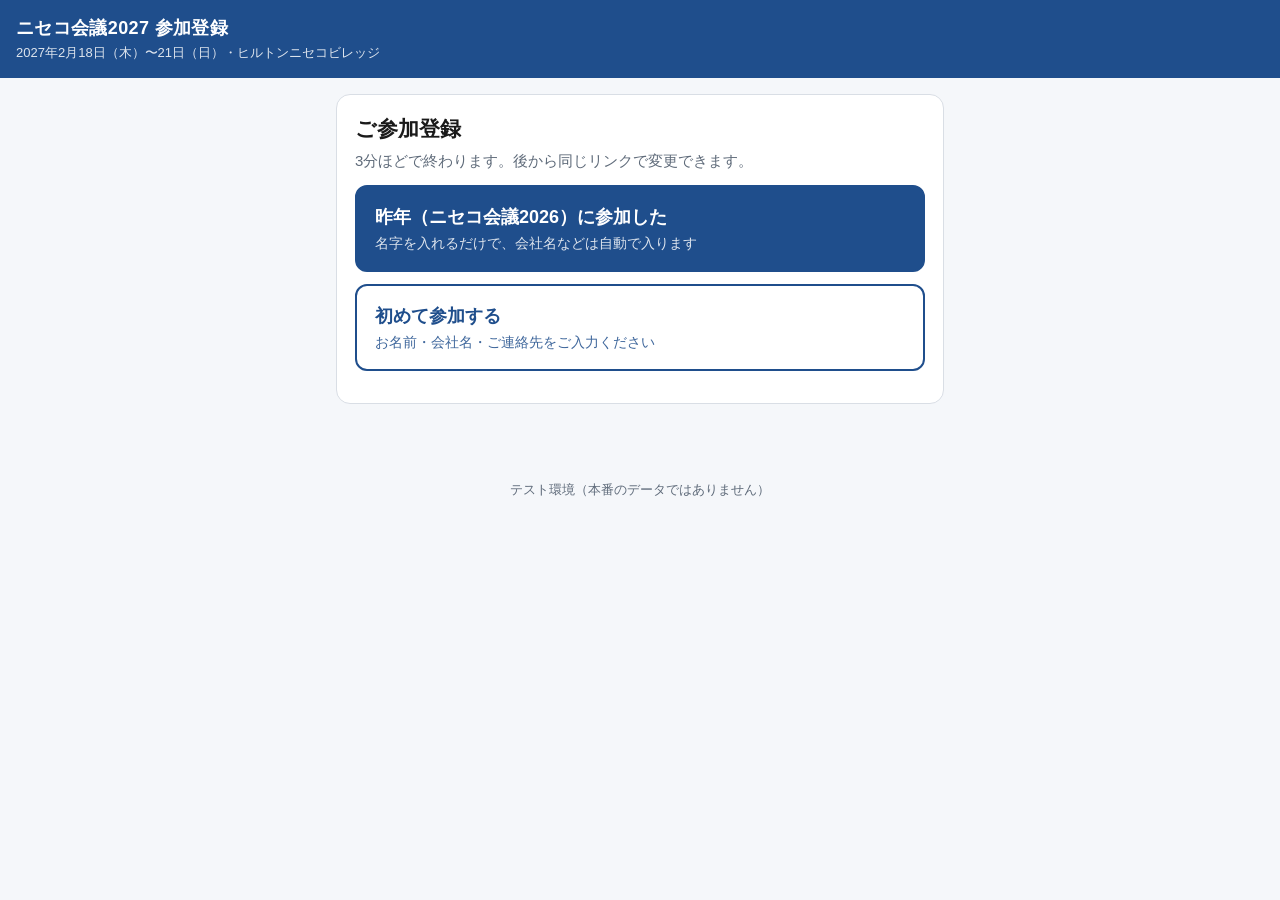
==== abae5385/index.html @ d8f00959 "deploy: test site" ====
<!DOCTYPE html>
<html lang="ja">
<head>
<meta charset="utf-8">
<meta name="viewport" content="width=device-width, initial-scale=1, viewport-fit=cover">
<meta name="robots" content="noindex, nofollow">
<title>ニセコ会議2027 参加登録</title>
<link rel="stylesheet" href="style.css">
<link rel="icon" href="data:,">
</head>
<body>
<header>
  <div class="brand">ニセコ会議2027 参加登録</div>
  <div class="sub">2027年2月18日（木）〜21日（日）・ヒルトンニセコビレッジ</div>
</header>
<main id="app">
  <div class="card"><p><span class="spinner"></span>読み込み中…</p></div>
</main>
<footer id="foot"></footer>
<script src="config.js"></script>
<script src="app.js"></script>
</body>
</html>
---- abae5385/style.css ----
:root {
  --blue: #1f4e8c; --blue-dark: #163a68; --blue-light: #e8f0fb;
  --ink: #1a1a1a; --muted: #5f6b7a; --line: #d9dee5; --bg: #f5f7fa; --white: #fff;
  --ok: #1e7f4f; --err: #b3261e;
}
* { box-sizing: border-box; }
html { -webkit-text-size-adjust: 100%; }
body { margin: 0; font-family: -apple-system, BlinkMacSystemFont, "Hiragino Sans", "Hiragino Kaku Gothic ProN", "Yu Gothic", Meiryo, sans-serif;
  font-size: 17px; line-height: 1.6; color: var(--ink); background: var(--bg); }
header { background: var(--blue); color: var(--white); padding: 14px 16px; }
header .brand { font-weight: 700; font-size: 18px; letter-spacing: .02em; }
header .sub { font-size: 13px; opacity: .85; }
main { max-width: 640px; margin: 0 auto; padding: 16px 16px 48px; }
.card { background: var(--white); border: 1px solid var(--line); border-radius: 14px; padding: 20px 18px; margin-bottom: 16px; }
h1 { font-size: 21px; margin: 0 0 6px; line-height: 1.35; }
h2 { font-size: 19px; margin: 0 0 12px; line-height: 1.4; }
p { margin: 0 0 12px; }
.muted { color: var(--muted); font-size: 15px; }
.hint { color: var(--muted); font-size: 14px; margin: -4px 0 10px; }
.progress { display: flex; gap: 6px; margin: 0 0 14px; }
.progress span { flex: 1; height: 6px; border-radius: 3px; background: var(--line); }
.progress span.done { background: var(--blue); }
.progress span.cur { background: var(--blue); opacity: .55; }
.q { margin-bottom: 22px; }
.q .label { font-weight: 700; margin-bottom: 8px; display: block; }
.q .label .opt { font-weight: 400; color: var(--muted); font-size: 14px; margin-left: 6px; }
.choices { display: flex; flex-direction: column; gap: 10px; }
.choices.row { flex-direction: row; flex-wrap: wrap; }
.choices.row .choice { flex: 1 1 auto; min-width: 30%; padding: 12px 12px; }
.choices.row .choice .txt { white-space: nowrap; }
.choice { display: flex; align-items: center; gap: 12px; min-height: 56px; padding: 12px 14px; border: 2px solid var(--line);
  border-radius: 12px; background: var(--white); cursor: pointer; font-size: 17px; text-align: left; width: 100%; color: var(--ink); }
.choice:active { background: var(--blue-light); }
.choice.sel { border-color: var(--blue); background: var(--blue-light); }
.choice .mark { width: 24px; height: 24px; border-radius: 50%; border: 2px solid var(--line); flex: none; display: inline-flex; align-items: center; justify-content: center; }
.choice.sel .mark { border-color: var(--blue); background: var(--blue); color: var(--white); font-size: 14px; }
.choice.box .mark { border-radius: 6px; }
.choice .txt { flex: 1; }
.choice .desc { display: block; font-size: 14px; color: var(--muted); font-weight: 400; }
input[type=text], input[type=email], input[type=tel], input[type=number], select, textarea {
  width: 100%; font: inherit; font-size: 17px; padding: 12px 14px; border: 2px solid var(--line); border-radius: 12px; background: var(--white); color: var(--ink); }
input:focus, select:focus, textarea:focus { outline: none; border-color: var(--blue); }
textarea { min-height: 88px; resize: vertical; }
input.code { font-size: 28px; letter-spacing: .3em; text-align: center; }
.actions { display: flex; gap: 10px; margin-top: 8px; }
.btn { flex: 1; min-height: 56px; font: inherit; font-size: 18px; font-weight: 700; border-radius: 12px; border: 2px solid var(--blue); cursor: pointer; padding: 12px 16px; }
.btn.primary { background: var(--blue); color: var(--white); }
.btn.primary:disabled { opacity: .5; cursor: default; }
.btn.ghost { background: var(--white); color: var(--blue); }
.btn.sub { flex: 0 0 auto; }
.btn.big { display: block; width: 100%; margin-bottom: 12px; text-align: left; padding: 16px 18px; }
.btn.big small { display: block; font-weight: 400; font-size: 14px; opacity: .85; }
.link { background: none; border: none; color: var(--blue); text-decoration: underline; font: inherit; cursor: pointer; padding: 0; }
.err { color: var(--err); font-size: 15px; margin: 8px 0; }
.ok { color: var(--ok); }
.profile { background: var(--blue-light); border-radius: 12px; padding: 14px 16px; margin-bottom: 14px; }
.profile .name { font-size: 22px; font-weight: 700; }
.review dl { margin: 0; }
.review dt { font-weight: 700; margin-top: 12px; color: var(--muted); font-size: 14px; }
.review dd { margin: 2px 0 0; }
.review .sec { display: flex; justify-content: space-between; align-items: center; border-top: 1px solid var(--line); padding-top: 12px; margin-top: 12px; }
.review .sec h3 { margin: 0; font-size: 17px; }
.spinner { display: inline-block; width: 18px; height: 18px; border: 3px solid var(--line); border-top-color: var(--blue); border-radius: 50%; animation: spin .8s linear infinite; vertical-align: middle; margin-right: 8px; }
@keyframes spin { to { transform: rotate(360deg); } }
.cal { display: flex; flex-direction: column; gap: 10px; margin: 12px 0; }
.cal a { display: flex; align-items: center; justify-content: center; min-height: 52px; border: 2px solid var(--blue); border-radius: 12px; color: var(--blue); text-decoration: none; font-weight: 700; }
.badge { display: inline-block; font-size: 12px; padding: 2px 8px; border-radius: 10px; background: #fff3cd; color: #7a5a00; margin-left: 6px; vertical-align: middle; }
footer { text-align: center; color: var(--muted); font-size: 13px; padding: 12px; }
@media (max-width: 380px) { body { font-size: 16px; } .choice { font-size: 16px; } }
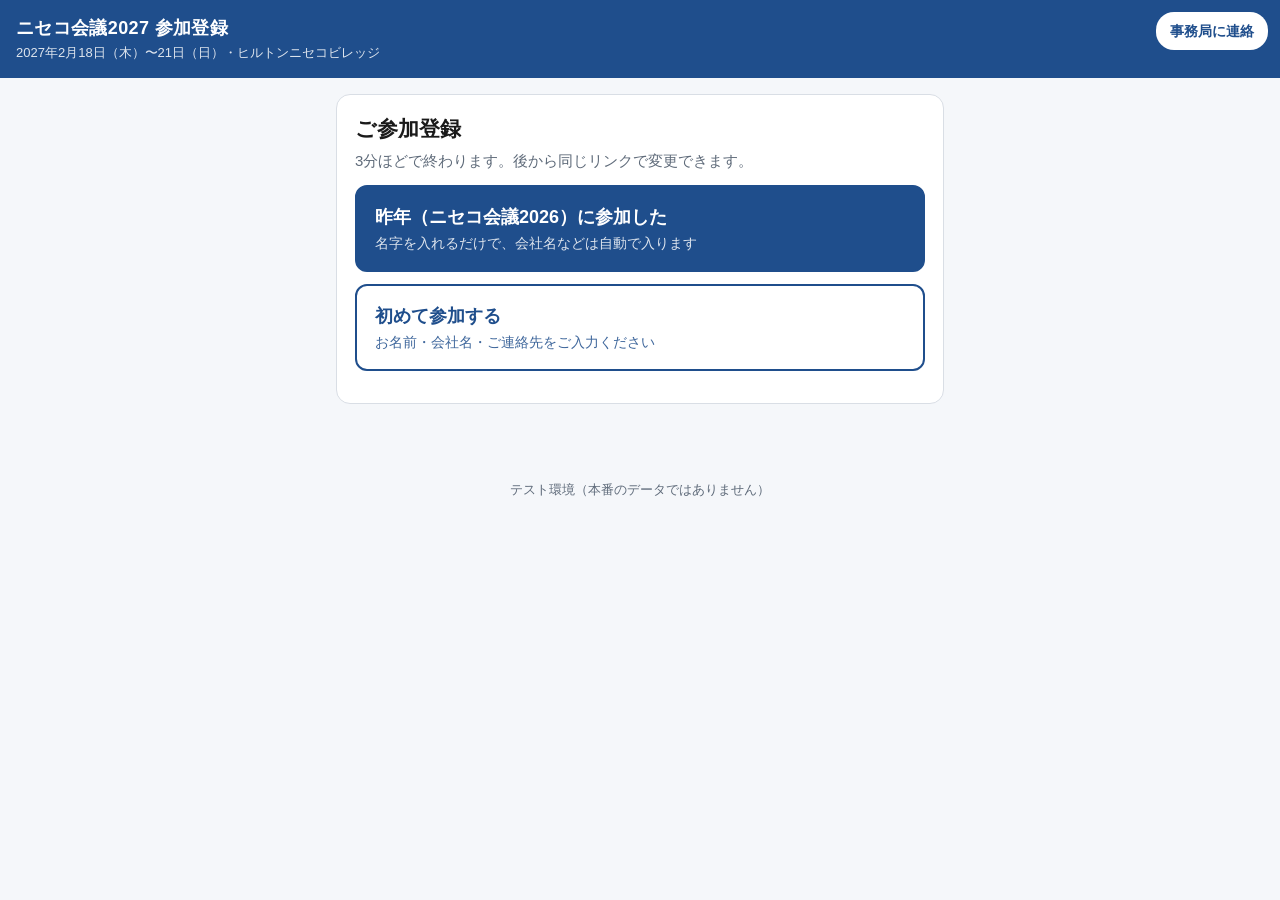
==== commit eb3ad0b3: "deploy: 2026-09-20 19:22" ====
--- a/abae5385/index.html
+++ b/abae5385/index.html
@@ -5,11 +5,12 @@
 <meta name="viewport" content="width=device-width, initial-scale=1, viewport-fit=cover">
 <meta name="robots" content="noindex, nofollow">
 <title>ニセコ会議2027 参加登録</title>
-<link rel="stylesheet" href="style.css">
+<link rel="stylesheet" href="style.css?v=9">
 <link rel="icon" href="data:,">
 </head>
 <body>
 <header>
+  <button class="help" type="button" onclick="window.nisekoOpenContact && window.nisekoOpenContact()">事務局に連絡</button>
   <div class="brand">ニセコ会議2027 参加登録</div>
   <div class="sub">2027年2月18日（木）〜21日（日）・ヒルトンニセコビレッジ</div>
 </header>
@@ -17,7 +18,7 @@
   <div class="card"><p><span class="spinner"></span>読み込み中…</p></div>
 </main>
 <footer id="foot"></footer>
-<script src="config.js"></script>
-<script src="app.js"></script>
+<script src="config.js?v=9"></script>
+<script src="app.js?v=9"></script>
 </body>
 </html>
--- a/abae5385/style.css
+++ b/abae5385/style.css
@@ -50,6 +50,7 @@
 .btn.sub { flex: 0 0 auto; }
 .btn.big { display: block; width: 100%; margin-bottom: 12px; text-align: left; padding: 16px 18px; }
 .btn.big small { display: block; font-weight: 400; font-size: 14px; opacity: .85; }
+.link:disabled { color: var(--muted); text-decoration: none; cursor: default; }
 .link { background: none; border: none; color: var(--blue); text-decoration: underline; font: inherit; cursor: pointer; padding: 0; }
 .err { color: var(--err); font-size: 15px; margin: 8px 0; }
 .ok { color: var(--ok); }
@@ -67,3 +68,12 @@
 .badge { display: inline-block; font-size: 12px; padding: 2px 8px; border-radius: 10px; background: #fff3cd; color: #7a5a00; margin-left: 6px; vertical-align: middle; }
 footer { text-align: center; color: var(--muted); font-size: 13px; padding: 12px; }
 @media (max-width: 380px) { body { font-size: 16px; } .choice { font-size: 16px; } }
+
+header { position: relative; }
+header .help { position: absolute; right: 12px; top: 12px; background: var(--white); color: var(--blue); border: none; border-radius: 18px; padding: 8px 14px; font: inherit; font-size: 14px; font-weight: 700; cursor: pointer; }
+header .brand, header .sub { padding-right: 110px; }
+.overlay { position: fixed; inset: 0; background: rgba(0,0,0,.45); display: flex; align-items: flex-end; justify-content: center; z-index: 50; }
+.modal { background: var(--white); width: 100%; max-width: 640px; max-height: 92vh; overflow: auto; border-radius: 16px 16px 0 0; padding: 18px 18px 28px; }
+.modal-head { display: flex; justify-content: space-between; align-items: center; margin-bottom: 8px; }
+.modal-head h2 { margin: 0; }
+@media (min-width: 680px) { .overlay { align-items: center; } .modal { border-radius: 16px; } }
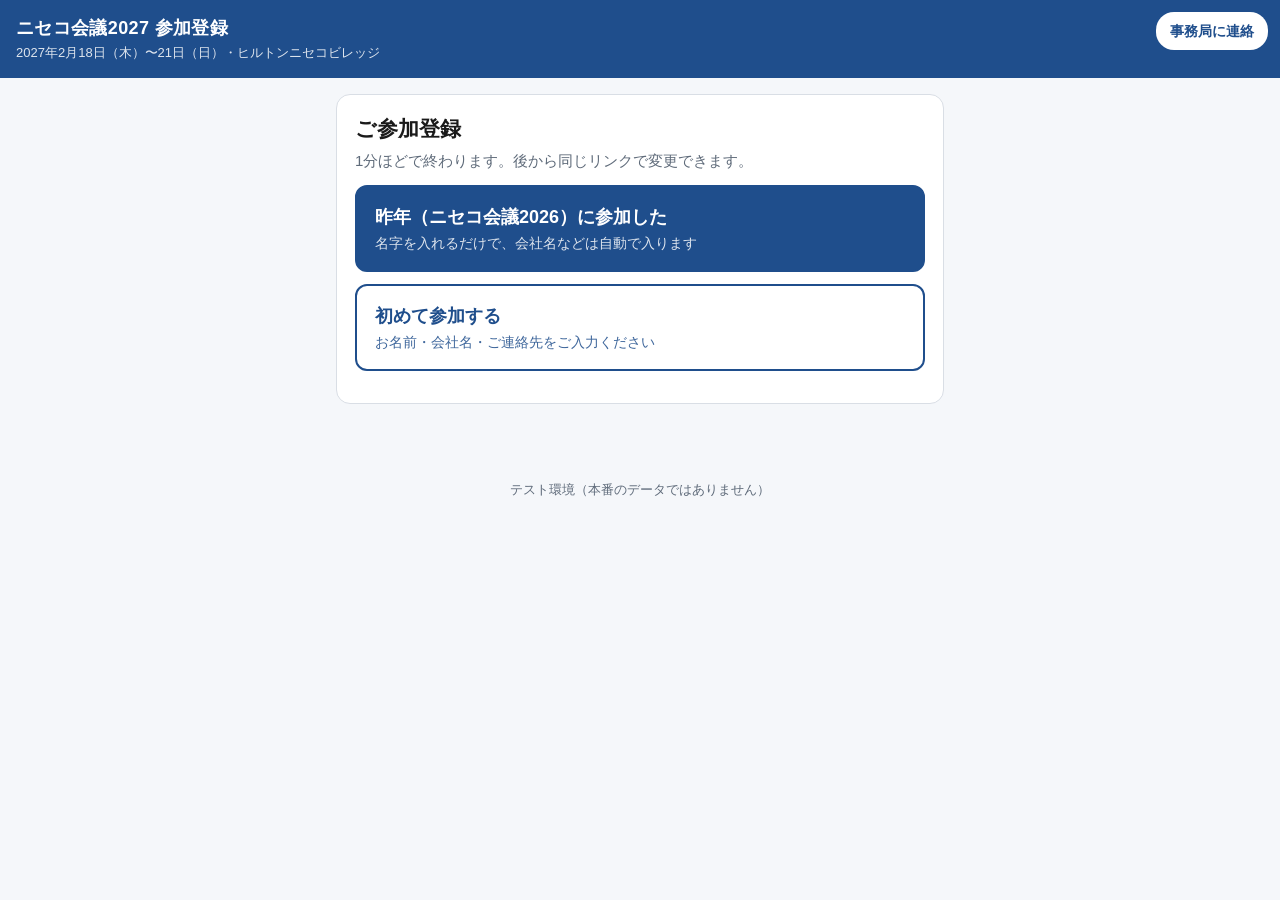
==== commit 49387e94: "deploy: 2026-09-24 22:18" ====
--- a/abae5385/index.html
+++ b/abae5385/index.html
@@ -5,7 +5,7 @@
 <meta name="viewport" content="width=device-width, initial-scale=1, viewport-fit=cover">
 <meta name="robots" content="noindex, nofollow">
 <title>ニセコ会議2027 参加登録</title>
-<link rel="stylesheet" href="style.css?v=9">
+<link rel="stylesheet" href="style.css?v=14">
 <link rel="icon" href="data:,">
 </head>
 <body>
@@ -18,7 +18,7 @@
   <div class="card"><p><span class="spinner"></span>読み込み中…</p></div>
 </main>
 <footer id="foot"></footer>
-<script src="config.js?v=9"></script>
-<script src="app.js?v=9"></script>
+<script src="config.js?v=14"></script>
+<script src="app.js?v=14"></script>
 </body>
 </html>
